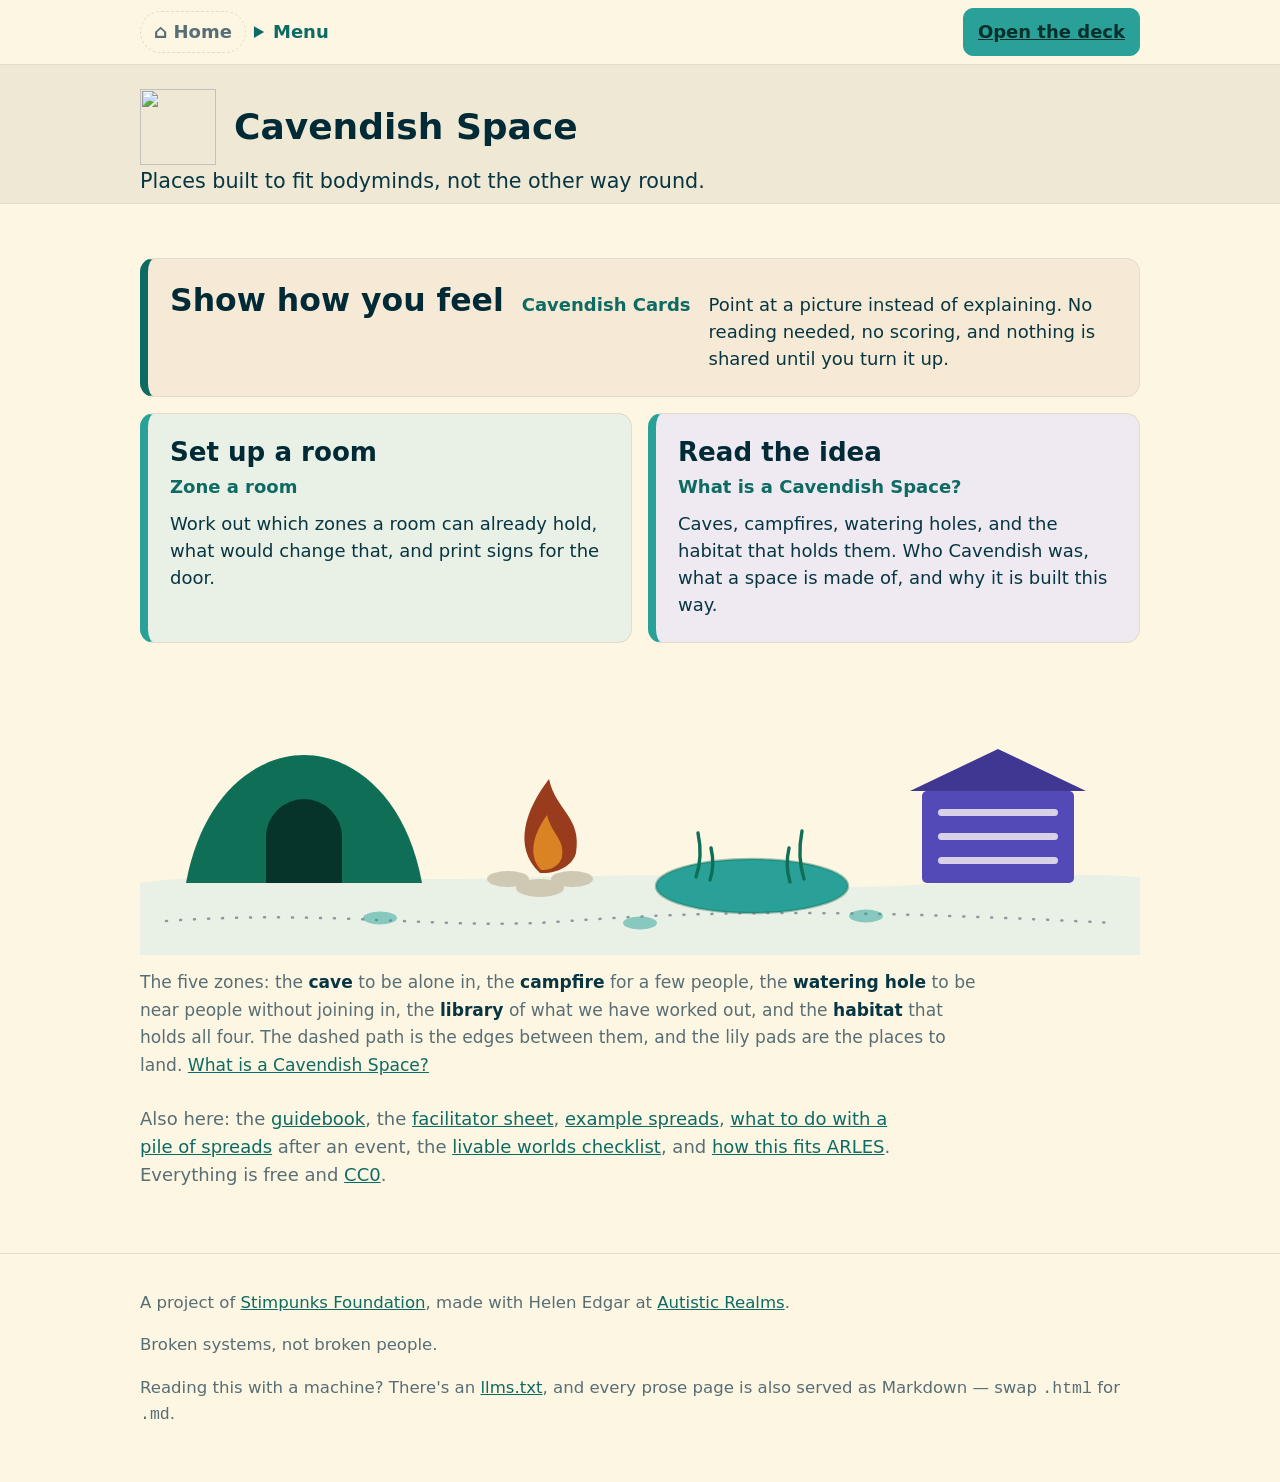
==== web/index.html @ 55902e92 "Shorten the deck button on phones, and generate it too Four controls put the bar 13px over a single " ====
<!DOCTYPE html>
<html lang="en">
<head>
  <meta charset="utf-8">
  <meta name="viewport" content="width=device-width, initial-scale=1">
  <script>(function(){try{var t=localStorage.getItem('theme');if(t==='dark'||t==='light')document.documentElement.setAttribute('data-theme',t);}catch(e){}})();</script>
  <script src="/theme-toggle.js" defer></script>
  <title>Cavendish Space</title>
  <meta name="description" content="Places built to fit bodyminds, not the other way round. Show how you feel with the cards, or set up a room with the zone builder.">
  <link rel="preload" href="/fonts/AtkinsonHyperlegible-Regular.woff2" as="font" type="font/woff2" crossorigin>
  <link rel="preload" href="/fonts/AtkinsonHyperlegible-Bold.woff2" as="font" type="font/woff2" crossorigin>
  <link rel="stylesheet" href="styles.css">
  <link rel="icon" href="/favicon.ico" sizes="any">
  <link rel="icon" href="/favicon.svg" type="image/svg+xml">
  <link rel="apple-touch-icon" href="/apple-touch-icon.png">
  <link rel="manifest" href="/site.webmanifest">
  <link rel="describedby" type="text/markdown" href="/llms.txt">
  <meta name="theme-color" content="#fdf6e3" media="(prefers-color-scheme: light)">
  <meta name="theme-color" content="#002b36" media="(prefers-color-scheme: dark)">
  <link rel="canonical" href="https://cavendish.space/">
  <meta property="og:type" content="website">
  <meta property="og:site_name" content="Cavendish Space">
  <meta name="color-scheme" content="light dark">
  <meta name="mobile-web-app-capable" content="yes">
  <meta name="apple-mobile-web-app-capable" content="yes">
  <meta name="apple-mobile-web-app-status-bar-style" content="default">
  <meta name="apple-mobile-web-app-title" content="Cavendish">
  <meta name="application-name" content="Cavendish Space">
  <meta property="og:locale" content="en_US">
  <link rel="license" href="https://creativecommons.org/publicdomain/zero/1.0/">
  <script type="application/ld+json">
{"@context":"https://schema.org","@graph":[{"@type":"WebSite","@id":"https://cavendish.space/#website","name":"Cavendish Space","url":"https://cavendish.space/","description":"Places built to fit bodyminds, not the other way round.","inLanguage":"en","license":"https://creativecommons.org/publicdomain/zero/1.0/","publisher":{"@id":"https://stimpunks.org/#organization"}},{"@type":"Organization","@id":"https://stimpunks.org/#organization","name":"Stimpunks Foundation","url":"https://stimpunks.org/","sameAs":["https://github.com/Stimpunks/Cavendish-Cards"]}]}
  </script>
  <meta property="og:title" content="Cavendish Space">
  <meta property="og:description" content="Places built to fit bodyminds, not the other way round. Show how you feel with the cards, or set up a room with the zone builder.">
  <meta property="og:url" content="https://cavendish.space/">
  <meta property="og:image" content="https://cavendish.space/og-image.png?v=2">
  <meta property="og:image:type" content="image/png">
  <meta property="og:image:width" content="1200">
  <meta property="og:image:height" content="630">
  <meta property="og:image:alt" content="Cavendish Space — a sheltering arch with a hearth inside it, beside the words &quot;Cavendish Space: places built to fit bodyminds, not the other way round.&quot;">
  <meta name="twitter:card" content="summary_large_image">
  <meta name="twitter:title" content="Cavendish Space">
  <meta name="twitter:description" content="Places built to fit bodyminds, not the other way round.">
  <meta name="twitter:image" content="https://cavendish.space/og-image.png?v=2">
</head>
<body>
  <a class="skip" href="#main">Skip to the doors</a>
  <script src="/sw-register.js" defer></script>

  <div class="breakbar">
    <div class="wrap">
      <div class="breakbar-left">
        <!-- nav:start — generated by scripts/build-site.py; do not edit by hand -->
        <a class="homelink" href="index.html" aria-current="page"><span class="homelink-icon" aria-hidden="true">⌂</span><span>Home</span></a>
        <details class="disclose sitenav">
          <summary>Menu</summary>
          <div class="sitenav-panel">
            <ul>
              <li><a href="index.html" aria-current="page">Cavendish Space</a></li>
            </ul>
            <p class="navgroup" aria-hidden="true">Use it</p>
            <ul aria-label="Use it">
              <li><a href="deck.html">The deck</a></li>
              <li><a href="rooms.html">Zone a room</a></li>
              <li><a href="badges.html">Interaction badges</a></li>
              <li><a href="print.html">Print the deck</a></li>
            </ul>
            <p class="navgroup" aria-hidden="true">The deck in use</p>
            <ul aria-label="The deck in use">
              <li><a href="guidebook.html">Guidebook</a></li>
              <li><a href="implementation.html">Implementation guidebook</a></li>
              <li><a href="facilitator.html">Facilitator sheet</a></li>
              <li><a href="example-spreads.html">Example spreads</a></li>
              <li><a href="place-explorers.html">Place Explorers (for children)</a></li>
              <li><a href="group-needs.html">Group access needs</a></li>
              <li><a href="livable-worlds.html">Livable worlds checklist</a></li>
            </ul>
            <p class="navgroup" aria-hidden="true">The model</p>
            <ul aria-label="The model">
              <li><a href="space.html">What is a Cavendish Space?</a></li>
              <li><a href="why.html">Why this exists</a></li>
              <li><a href="not-aac.html">Not an AAC board</a></li>
              <li><a href="origin.html">Origin &amp; lineage</a></li>
              <li><a href="arles.html">ARLES &amp; the cards</a></li>
            </ul>
            <p class="navgroup" aria-hidden="true">About this site</p>
            <ul aria-label="About this site">
              <li><a href="privacy.html">Privacy &amp; security</a></li>
              <li><a href="changelog.html">Changelog</a></li>
            </ul>
          </div>
        </details>
        <!-- nav:end -->
      </div>
      <!-- cta:start — generated by scripts/build-site.py; do not edit by hand -->
      <a class="btn deck-cta" href="deck.html" aria-label="Open the deck"><span class="deck-cta-full" aria-hidden="true">Open the deck</span><span class="deck-cta-brief" aria-hidden="true">The deck</span></a>
      <!-- cta:end -->
    </div>
  </div>

  <header class="site-header threshold-header">
    <div class="wrap">
      <div class="lockup">
        <img class="lockup-mark" src="/favicon.svg" width="76" height="76" alt="" aria-hidden="true">
        <h1>Cavendish Space</h1>
      </div>
      <p class="threshold-line">Places built to fit bodyminds, not the other way round.</p>
    </div>
  </header>

  <main id="main">
    <div class="wrap">

      <h2 class="visually-hidden">Ways in</h2>
      <ul class="doors">
        <li class="door door-deck">
          <a href="deck.html">
            <span class="door-verb">Show how you feel</span>
            <span class="door-name">Cavendish Cards</span>
            <span class="door-body">Point at a picture instead of explaining. No reading needed, no scoring, and nothing is shared until you turn it up.</span>
          </a>
        </li>
        <li class="door door-rooms">
          <a href="rooms.html">
            <span class="door-verb">Set up a room</span>
            <span class="door-name">Zone a room</span>
            <span class="door-body">Work out which zones a room can already hold, what would change that, and print signs for the door.</span>
          </a>
        </li>
        <li class="door door-about">
          <a href="space.html">
            <span class="door-verb">Read the idea</span>
            <span class="door-name">What is a Cavendish Space?</span>
            <span class="door-body">Caves, campfires, watering holes, and the habitat that holds them. Who Cavendish was, what a space is made of, and why it is built this way.</span>
          </a>
        </li>
      </ul>

      <figure class="zonescape">
        <svg class="zonescape-art" viewBox="0 0 1000 268" role="img" aria-label="A landscape of the five Cavendish zones — a cave in a hillside, a campfire ringed with stones, a watering hole, a library, and the ground that holds them all — with a dashed path of stepping stones running between them.">
          <path class="zs-ground" d="M0 196 C 130 180, 210 192, 312 192 S 520 182, 648 196 S 872 180, 1000 190 L1000 268 L0 268 Z"/>
          <path class="zs-hill" d="M46 196 C 62 108, 116 68, 164 68 C 212 68, 266 108, 282 196 Z"/>
          <path class="zs-mouth" d="M126 196 L126 150 a38 38 0 0 1 76 0 L202 196 Z"/>
          <ellipse class="zs-stone" cx="368" cy="192" rx="21" ry="8"/>
          <ellipse class="zs-stone" cx="432" cy="192" rx="21" ry="8"/>
          <ellipse class="zs-stone" cx="400" cy="201" rx="24" ry="9"/>
          <path class="zs-fire" d="M400 186 C 372 160, 386 122, 409 92 C 416 124, 442 130, 436 166 C 433 178, 418 187, 400 186 Z"/>
          <path class="zs-flame" d="M401 183 C 387 168, 394 146, 407 128 C 412 148, 425 152, 422 170 C 420 178, 411 184, 401 183 Z"/>
          <ellipse class="zs-water" cx="612" cy="199" rx="96" ry="27"/>
          <ellipse class="zs-waterline" cx="612" cy="199" rx="96" ry="27"/>
          <path class="zs-reed" d="M556 190 q7 -20 2 -44 M570 193 q5 -15 1 -32"/>
          <path class="zs-reed" d="M664 192 q-7 -22 -2 -48 M650 195 q-5 -16 -1 -34"/>
          <path class="zs-roof" d="M770 104 L858 62 L946 104 Z"/>
          <rect class="zs-shelf" x="782" y="104" width="152" height="92" rx="5"/>
          <rect class="zs-book" x="798" y="122" width="120" height="7" rx="3.5"/>
          <rect class="zs-book" x="798" y="146" width="120" height="7" rx="3.5"/>
          <rect class="zs-book" x="798" y="170" width="120" height="7" rx="3.5"/>
          <path class="zs-path" d="M26 234 C 200 222, 300 244, 430 234 S 700 222, 974 236"/>
          <ellipse class="zs-pad" cx="240" cy="231" rx="17" ry="6.5"/>
          <ellipse class="zs-pad" cx="500" cy="236" rx="17" ry="6.5"/>
          <ellipse class="zs-pad" cx="726" cy="229" rx="17" ry="6.5"/>
        </svg>
        <figcaption>The five zones: the <strong>cave</strong> to be alone in, the <strong>campfire</strong> for a few people, the <strong>watering hole</strong> to be near people without joining in, the <strong>library</strong> of what we have worked out, and the <strong>habitat</strong> that holds all four. The dashed path is the edges between them, and the lily pads are the places to land. <a href="space.html">What is a Cavendish Space?</a></figcaption>
      </figure>

      <p class="threshold-more">Also here: the <a href="guidebook.html">guidebook</a>, the <a href="facilitator.html">facilitator sheet</a>, <a href="example-spreads.html">example spreads</a>, <a href="group-needs.html">what to do with a pile of spreads</a> after an event, the <a href="livable-worlds.html">livable worlds checklist</a>, and <a href="arles.html">how this fits ARLES</a>. Everything is free and <a href="https://creativecommons.org/publicdomain/zero/1.0/">CC0</a>.</p>

    </div>
  </main>

  <footer class="site-footer">
    <div class="wrap">
      <p>A project of <a href="https://stimpunks.org/">Stimpunks Foundation</a>, made with Helen Edgar at <a href="https://autisticrealms.com/">Autistic Realms</a>.</p>
      <p>Broken systems, not broken people.</p>
      <p>Reading this with a machine? There's an <a href="/llms.txt">llms.txt</a>, and every prose page is also served as Markdown &mdash; swap <code>.html</code> for <code>.md</code>.</p>
    </div>
  </footer>
</body>
</html>
---- web/styles.css ----
@font-face {
  font-family: 'Atkinson Hyperlegible';
  font-style: normal;
  font-weight: 400;
  font-display: swap;
  src: url('/fonts/AtkinsonHyperlegible-Regular.woff2') format('woff2');
}
@font-face {
  font-family: 'Atkinson Hyperlegible';
  font-style: normal;
  font-weight: 700;
  font-display: swap;
  src: url('/fonts/AtkinsonHyperlegible-Bold.woff2') format('woff2');
}
@font-face {
  font-family: 'Atkinson Hyperlegible';
  font-style: italic;
  font-weight: 400;
  font-display: swap;
  src: url('/fonts/AtkinsonHyperlegible-Italic.woff2') format('woff2');
}

:root {
  --zs-ground: #e9f0e6;
  --zs-hill: #0F6E56;
  --zs-mouth: #06342a;
  --zs-stone: #cfc9b4;
  --zs-fire: #993C1D;
  --zs-flame: #d98324;
  --zs-water: #2aa198;
  --zs-roof: #3f3792;
  --zs-shelf: #534AB7;
  --zs-book: #efeaf1;
  --bg: #fdf6e3;
  --panel: #eee8d5;
  --ink: #073642;
  --ink-strong: #002b36;
  --muted: #586e75;
  --line: #e3dcc7;
  --cyan: #2aa198;
  --cyan-ink: #0d6b63;
  --focus: #0d6b63;
  --surface: #fff;
  --surface-active: #d9f2ee;
  --error: #8a2f2f;
  --place-cave: #e9edf2;
  --place-campfire: #f6ead6;
  --place-watering-hole: #e4efee;
  --place-library: #efeaf1;
  --place-habitat: #e9f0e6;
  --places-ink: #534AB7;
  --maxw: 1040px;
  color-scheme: light;
  font-size: 18px;
}

/* Dark mode: the Solarized dark pairing of the light palette above. Card
   faces keep their own light backgrounds, so they read as light cards on a
   dark table. Text tones are chosen to pass WCAG AA on the dark surfaces.
   The tokens are applied automatically when the device is set to dark (unless
   the reader has forced light with the on-page toggle), and explicitly when
   the reader forces dark. Same values either way. */
@media (prefers-color-scheme: dark) {
  :root:not([data-theme="light"]) {
    --zs-ground: #073a33;
    --zs-hill: #159274;
    --zs-mouth: #022019;
    --zs-stone: #3f4f4f;
    --zs-fire: #c2542c;
    --zs-flame: #e8a04a;
    --zs-water: #2aa198;
    --zs-roof: #4a3fa8;
    --zs-shelf: #6a60d4;
    --zs-book: #e6e2f2;
    color-scheme: dark;
    --bg: #002b36;
    --panel: #073642;
    --ink: #93a1a1;
    --ink-strong: #eee8d5;
    --muted: #839496;
    --line: #103e4b;
    --cyan: #2aa198;
    --cyan-ink: #5fc9c0;
    --focus: #5fc9c0;
    --surface: #073642;
    --surface-active: #0b453f;
    --error: #f08c84;
    --place-cave: #04303e;
    --place-campfire: #0b2e30;
    --place-watering-hole: #01313a;
    --place-library: #0a2c3f;
    --place-habitat: #04322f;
    --places-ink: #a79df0;
  }
}
:root[data-theme="dark"] {
    --zs-ground: #073a33;
    --zs-hill: #159274;
    --zs-mouth: #022019;
    --zs-stone: #3f4f4f;
    --zs-fire: #c2542c;
    --zs-flame: #e8a04a;
    --zs-water: #2aa198;
    --zs-roof: #4a3fa8;
    --zs-shelf: #6a60d4;
    --zs-book: #e6e2f2;
  color-scheme: dark;
  --bg: #002b36;
  --panel: #073642;
  --ink: #93a1a1;
  --ink-strong: #eee8d5;
  --muted: #839496;
  --line: #103e4b;
  --cyan: #2aa198;
  --cyan-ink: #5fc9c0;
  --focus: #5fc9c0;
  --surface: #073642;
  --surface-active: #0b453f;
  --error: #f08c84;
  --place-cave: #04303e;
  --place-campfire: #0b2e30;
  --place-watering-hole: #01313a;
  --place-library: #0a2c3f;
  --place-habitat: #04322f;
  --places-ink: #a79df0;
}

* { box-sizing: border-box; }
html, body { margin: 0; padding: 0; }

body {
  background: var(--bg);
  color: var(--ink);
  font-family: 'Atkinson Hyperlegible', system-ui, -apple-system, "Segoe UI", Roboto, sans-serif;
  line-height: 1.55;
}

.wrap { max-width: var(--maxw); margin: 0 auto; padding: 0 20px; }

a { color: var(--cyan-ink); }

a:focus-visible,
button:focus-visible,
summary:focus-visible,
[tabindex]:focus-visible {
  outline: 3px solid var(--focus);
  outline-offset: 2px;
  border-radius: 6px;
}

.skip {
  position: absolute; left: -9999px; top: 0;
  background: var(--ink-strong); color: var(--bg);
  padding: 10px 14px; z-index: 10; border-radius: 0 0 8px 0;
}
.skip:focus { left: 0; top: 0; }

.site-header {
  background: var(--panel);
  border-bottom: 1px solid var(--line);
  padding: 24px 0 26px;
}
h1 { font-size: 2rem; margin: 0 0 4px; color: var(--ink-strong); }
.tagline { margin: 0 0 16px; color: var(--muted); max-width: 62ch; }

.rules { display: flex; flex-wrap: wrap; gap: 8px 28px; margin: 0 0 14px; }
.rules p { margin: 0; max-width: 46ch; }
.rules.stack { flex-direction: column; align-items: flex-start; gap: 8px; }
.rules.stack .rules-lead { margin-top: 2px; }
.rules.stack .rules-list { margin: 0; padding-left: 1.2em; max-width: 46ch; }
.rules.stack .rules-list li { margin: 4px 0; }

.disclose { margin: 8px 0 0; }
.disclose summary { cursor: pointer; color: var(--cyan-ink); font-weight: 700; padding: 4px 0; }
.disclose p, .disclose ul { max-width: 72ch; }
.disclose ul { padding-left: 1.2em; }
.disclose li { margin: 4px 0; }

main { padding: 28px 0 44px; }
.section-head { display: flex; align-items: baseline; gap: 16px; justify-content: space-between; flex-wrap: wrap; }
h2 { font-size: 1.4rem; color: var(--ink-strong); margin: 0 0 4px; }
.muted { color: var(--muted); }

.filters { display: flex; flex-wrap: wrap; gap: 8px; margin: 6px 0 20px; }
.filters-label { margin: 16px 0 6px; color: var(--ink); }
.filter {
  font: inherit; cursor: pointer; padding: 7px 15px; border-radius: 999px;
  border: 1.5px solid var(--line); background: var(--surface); color: var(--ink);
}
.filter:hover { border-color: var(--cyan); }
.filter[aria-pressed="true"] {
  background: var(--cyan); border-color: var(--cyan);
  color: #04302c; font-weight: 700;
}

.deck-grid {
  display: grid;
  grid-template-columns: repeat(auto-fill, minmax(140px, 1fr));
  gap: 14px;
}
.tile {
  font: inherit; cursor: pointer; text-align: left; background: var(--surface);
  border: 1px solid var(--line); border-radius: 14px; padding: 10px;
  display: flex; flex-direction: column; gap: 8px;
}
.tile:hover { border-color: var(--cyan); }
.tile-added { border-color: var(--cyan); border-width: 2px; background: var(--surface-active); }
.tile-added .tile-name { color: var(--cyan-ink); }
.tile-added .tile-name::after { content: " ✓"; }
.tile-art {
  display: block; aspect-ratio: 5 / 7; border-radius: 8px;
  overflow: hidden; background: var(--panel);
}
.tile-art img { width: 100%; height: 100%; object-fit: contain; display: block; }
.tile-name { font-weight: 700; color: var(--ink-strong); }

.table-section { margin-top: 44px; border-top: 1px solid var(--line); padding-top: 24px; }
.table-grid {
  list-style: none; margin: 16px 0 0; padding: 0;
  display: grid; grid-template-columns: repeat(auto-fill, minmax(210px, 1fr)); gap: 18px;
}
.laid {
  background: #fff; border: 1px solid var(--line); border-radius: 14px;
  padding: 12px; display: flex; flex-direction: column; gap: 10px;
}
.laid-card { aspect-ratio: 5 / 7; border-radius: 10px; overflow: hidden; background: var(--panel); }
.laid-img { width: 100%; height: 100%; object-fit: contain; display: block; transition: opacity .18s ease; }
.laid-controls { display: flex; flex-direction: column; gap: 8px; }
.laid-text { display: flex; flex-direction: column; gap: 2px; }
.laid-name { font-weight: 700; color: var(--ink-strong); }
.laid-prompt { color: var(--ink); }
.laid-note { margin-top: 2px; }
.laid-note summary { cursor: pointer; color: var(--cyan-ink); }
.laid-note p { margin: 6px 0 0; }
.laid-build { margin: 8px 0 0; font-size: 0.95em; }
.laid-build a { color: var(--cyan-ink); text-decoration: underline; }

.btn {
  font: inherit; cursor: pointer; padding: 9px 14px; border-radius: 10px;
  border: 1.5px solid var(--cyan); background: var(--cyan); color: #04302c; font-weight: 700;
}
.btn.ghost { background: var(--surface); color: var(--ink); border-color: var(--line); }
.btn:hover { filter: brightness(0.97); }

.theme-toggle {
  font: inherit; cursor: pointer; display: inline-flex; align-items: center; gap: 6px;
  padding: 6px 13px; border-radius: 999px; margin: 2px 0;
  border: 1.5px solid var(--line); background: var(--surface); color: var(--ink); font-weight: 700;
}
.theme-toggle:hover { border-color: var(--cyan); }

/* Home, first in the breakbar. Shaped like the theme toggle beside it so the
   bar reads as one row of controls, but it is an <a> and not a <button>,
   because it goes somewhere. The word stays visible at every width: an
   icon-only home is a guess for anyone who does not already know the glyph,
   and the whole point is that it is findable without thinking. */
.homelink {
  display: inline-flex; align-items: center; gap: 6px;
  padding: 6px 13px; border-radius: 999px; margin: 2px 0;
  border: 1.5px solid var(--line); background: var(--surface);
  color: var(--ink); font-weight: 700; text-decoration: none;
}
.homelink:hover { border-color: var(--cyan); }
.homelink-icon { font-size: 1.05rem; line-height: 1; }

/* The deck button carries both labels and the stylesheet paints one. The bar
   holds four controls and "Open the deck" put it 13px over a single row at
   375px, which cost a whole second sticky row on every page. Both spans are
   aria-hidden and the link's aria-label is the full wording, so a screen
   reader hears the same thing at every width -- and the short label is a
   subset of that name, which is what WCAG 2.5.3 asks for. */
.deck-cta-brief { display: none; }

/* Narrow screens: the bar carries four controls (Home, Menu, theme, Open the
   deck) and cannot fit them on one row at phone widths, so it wraps. Trimming
   the padding and dropping the theme toggle's word keeps that to two compact
   rows rather than two tall ones -- this bar is sticky, so its height is taken
   off every screenful of every page.

   The theme label is hidden with .visually-hidden and NOT display:none: its
   icon is aria-hidden, so removing the word from the accessibility tree would
   leave the button with no accessible name at all. Home keeps its word at
   every width -- an icon-only home is a guess for anyone who does not already
   know the glyph, which defeats the point of having it. */
@media (max-width: 480px) {
  .homelink, .theme-toggle { padding: 5px 10px; }
  .breakbar .btn { padding: 7px 13px; }
  .deck-cta-full { display: none; }
  .deck-cta-brief { display: inline; }
  .theme-toggle .theme-toggle-label {
    position: absolute; width: 1px; height: 1px;
    padding: 0; margin: -1px; overflow: hidden; clip: rect(0 0 0 0);
    white-space: nowrap; border: 0;
  }
}
/* On the threshold itself: still there, still in the same place, but it does
   not invite a click to where you already are. */
.homelink[aria-current="page"] {
  background: transparent; color: var(--muted); border-style: dashed;
}
.theme-toggle-icon { font-size: 1.05rem; line-height: 1; }
.site-header .theme-toggle { margin: 0 0 10px; }

.site-footer { border-top: 1px solid var(--line); margin-top: 20px; padding: 20px 0 40px; color: var(--muted); font-size: .92rem; }
.error { color: var(--error); max-width: 62ch; }

.visually-hidden {
  position: absolute !important; width: 1px; height: 1px;
  padding: 0; margin: -1px; overflow: hidden; clip: rect(0 0 0 0);
  white-space: nowrap; border: 0;
}

.intro { margin: 0 0 14px; max-width: 66ch; }
.backlink { margin: 0 0 8px; }

.aims { margin: 4px 0 10px; }
.aims h2 { font-size: 1.05rem; margin: 0 0 6px; color: var(--ink-strong); }
.aims ul { margin: 0; padding-left: 1.2em; max-width: 68ch; }
.aims li { margin: 3px 0; }

.family-blurb {
  margin: 0 0 16px; max-width: 70ch; color: var(--ink);
  background: var(--panel); border-radius: 10px; padding: 10px 14px;
}
.family-subtitle { display: block; margin-top: 6px; color: var(--muted); font-size: .92rem; }

.table-actions { display: flex; gap: 8px; flex-wrap: wrap; }

.breakbar { position: sticky; top: 0; z-index: 5; background: var(--bg); border-bottom: 1px solid var(--line); padding: 8px 0; }
.breakbar .wrap { display: flex; align-items: center; justify-content: space-between; gap: 8px; flex-wrap: wrap; }
.breakbar-left { display: flex; align-items: center; gap: 8px; flex-wrap: wrap; }
#to-table { flex: none; }

/* Collapsed site menu (native <details>), reused on every page.

   The menu MUST cap its own height and scroll. It is absolutely positioned
   inside a `position: sticky` breakbar, so a menu taller than the viewport is
   not merely awkward -- its last items are unreachable. Scrolling the page
   moves the sticky bar and the menu with it, so nothing brings them back.
   At nineteen entries the open menu measured 692px, which overflows a 375x667
   phone (iPhone SE / 8, and plenty of Androids) by 81px: Privacy & security
   and Changelog could not be tapped at all. Nothing caught it, because the
   nav parity check compares hrefs and not whether you can reach them.

   dvh second so it wins where supported: on a phone, 100vh is the viewport
   with the browser chrome retracted, which is taller than what you can
   actually see while the URL bar is showing. */
.sitenav { position: relative; margin: 0; }
.sitenav-panel {
  margin: 6px 0 0; padding: 8px 12px;
  position: absolute; z-index: 20; left: 0; min-width: 240px;
  max-height: calc(100vh - 80px);
  max-height: calc(100dvh - 80px);
  overflow-y: auto;
  overscroll-behavior: contain;
  background: var(--panel); border: 1px solid var(--line);
  border-radius: 8px; box-shadow: 0 6px 22px rgba(0,0,0,.14);
}
.sitenav-panel ul { list-style: none; margin: 0; padding: 0; }
.sitenav-panel li { margin: 3px 0; }
/* Group heading. aria-hidden in the markup: each <ul> carries the same words
   as its aria-label, so a screen reader announces the group once, as the
   list's name, instead of reading the heading and then the name. */
.sitenav-panel .navgroup {
  margin: 12px 0 4px; font-size: .8rem; font-weight: 700;
  text-transform: uppercase; letter-spacing: .06em; color: var(--muted);
}
.sitenav-panel > ul:first-child + .navgroup { margin-top: 10px; }
.sitenav a[aria-current="page"] { font-weight: 700; }
.site-header .sitenav { margin: 0 0 10px; }

/* Standalone prose pages (Why, Origin). */
.prose { max-width: 72ch; }
.prose h2 { margin-top: 28px; }
.prose h3 { margin-top: 18px; font-size: 1.1rem; color: var(--ink-strong); }
.prose p { margin: 10px 0; }
.prose ul { padding-left: 1.2em; }
.prose li { margin: 4px 0; }
.prose blockquote { margin: 12px 0; padding-left: 14px; border-left: 3px solid var(--line); color: var(--muted); }

/* Pull quote: a line the page is built around, set large. Written as ">> " in
   the Markdown source (see md_to_html in build-site.py). It is a <p> and not a
   <blockquote> because the words are the page's own — the sentence lives here
   and nowhere else, so it is promoted rather than duplicated beside the body
   text. Sized just under h2 (1.4rem) so it carries weight without outranking
   the headings around it, and the measure stays readable because .prose caps
   the column at 72ch of body text, which is ~54 characters at this size. */
.prose .pull {
  margin: 30px 0;
  padding: 2px 0 2px 20px;
  border-left: 5px solid var(--cyan);
  font-size: 1.35rem;
  line-height: 1.45;
  font-weight: 700;
  color: var(--ink-strong);
}

/* Place Explorers (the children's page): the five Places cards as a grid, each
   showing its real card face. The picture is the same SVG the deck and the
   print sheets use, so a child sees on the page exactly the card they would be
   handed — that is the point of the layout, and the reason this is a grid of
   cards rather than another column of prose.

   The grid breaks out of .prose's 72ch measure to the width of .wrap's content
   box, which is as wide as the page ever gets; it never exceeds that, so it
   cannot cause horizontal page scroll. The accent is the Places realm's own
   purple (the same #534AB7 the card faces carry), lightened in dark mode
   because at text size the face value does not clear AA on the dark surface.

   No style attributes anywhere: style-src is 'self' with no 'unsafe-inline',
   so a colour set inline would silently do nothing in production. */
.prose .places-grid {
  display: grid;
  grid-template-columns: repeat(auto-fit, minmax(210px, 1fr));
  gap: 18px;
  width: min(calc(var(--maxw) - 40px), calc(100vw - 48px));
  margin: 18px 0 30px;
}
.prose .placecard {
  display: flex;
  flex-direction: column;
  gap: 12px;
  padding: 14px;
  border: 2px solid var(--places-ink);
  border-radius: 18px;
  background: var(--surface);
}
.prose .placecard-face {
  display: block;
  width: 100%;
  height: auto;
  border-radius: 12px;
}
.prose .placecard-text { display: flex; flex-direction: column; gap: 10px; flex: 1; }
.prose .placecard h3 { margin: 0; font-size: 1.15rem; color: var(--places-ink); }
.prose .placecard p { margin: 0; }
.prose .placecard .tryit {
  margin-top: auto;
  padding: 10px 12px;
  border: 1px solid var(--line);
  border-radius: 12px;
  background: var(--bg);
  font-size: .94rem;
}
/* The habitat holds the other four, so its card spans the row rather than
   sitting in it as a fifth equal tile. */
.prose .placecard.wide { grid-column: 1 / -1; flex-direction: row; align-items: center; }
.prose .placecard.wide .placecard-face { width: 132px; flex: none; }
@media (max-width: 460px) {
  .prose .placecard.wide { flex-direction: column; align-items: stretch; }
  .prose .placecard.wide .placecard-face { width: 100%; }
}

/* Facilitator sheet page: matches the print sheet's structure (modes, dot
   bullets, numbered steps), restyled for the web with the site palette. */
.prose .facilitator-pdf { margin: 0 0 20px; }
.prose p.lead { font-weight: 700; color: var(--ink-strong); margin: 18px 0 6px; }
.prose .mode { margin: 0 0 12px; }
.prose img { max-width: 100%; height: auto; }
.prose .fig { margin: 20px 0; }
.prose .fig img { width: 100%; display: block; border: 1px solid var(--line); border-radius: 14px; }
.prose .mode .name { font-weight: 700; color: var(--ink-strong); }
.prose .mode .who { font-style: italic; color: var(--muted); }
.prose .mode .desc { margin: 2px 0 0; }
.prose ul.dot { list-style: none; margin: 0 0 8px; padding: 0; }
.prose ul.dot > li { position: relative; padding-left: 18px; margin: 0 0 6px; }
.prose ul.dot > li::before { content: ""; position: absolute; left: 0; top: .55em; width: 7px; height: 7px; border-radius: 50%; background: var(--cyan); }
.prose ol.steps { list-style: none; counter-reset: s; margin: 0; padding: 0; }
.prose ol.steps > li { counter-increment: s; position: relative; padding-left: 32px; margin: 0 0 8px; }
.prose ol.steps > li::before { content: counter(s); position: absolute; left: 0; top: .05em; width: 22px; height: 22px; border-radius: 50%; background: var(--cyan); color: #fff; font-weight: 700; font-size: .8rem; text-align: center; line-height: 22px; }
.break-dialog {
  border: none; border-radius: 16px; padding: 0;
  width: min(92vw, 560px);
  background: var(--bg); color: var(--ink);
  box-shadow: 0 12px 40px rgba(0, 0, 0, 0.3);
}
.break-dialog::backdrop { background: rgba(0, 43, 54, 0.55); }
.break-dialog-inner {
  padding: 22px 22px 24px; max-height: 88vh; overflow-y: auto; overscroll-behavior: contain;
  display: flex; flex-direction: column; gap: 14px;
}
.break-dialog h2 { margin: 0; color: var(--ink-strong); }
.break-lead { margin: 0; font-size: 1.05rem; }
.break-def { margin: 0; color: var(--muted); }
.break-audio { margin: 0; }
.break-audio figcaption { margin: 0 0 8px; }
.break-audio audio { width: 100%; }
.break-credit { margin: 6px 0 0; font-size: .9rem; color: var(--muted); }
.break-affirm { margin: 0; padding-left: 14px; border-left: 3px solid var(--line); }
.break-affirm p { margin: 6px 0; }
.break-ways summary { cursor: pointer; color: var(--cyan-ink); font-weight: 700; }
.break-ways ul { columns: 2; margin: 8px 0 0; padding-left: 1.2em; }
.break-ways li { margin: 2px 0; }
#break-close { align-self: flex-start; }

.deck-group { font-size: 1.05rem; color: var(--ink-strong); margin: 20px 0 8px; }
.deck-group:first-child { margin-top: 0; }

.deck-realm-head { display: flex; align-items: center; gap: 8px; margin: 26px 0 10px; padding-bottom: 4px; border-bottom: 1px solid var(--line); }
.deck-realm-head:first-child { margin-top: 0; }
.deck-realm { margin: 0; font-size: 1.2rem; font-weight: 700; color: var(--ink-strong); }
.realm-info {
  flex: none; width: 24px; height: 24px; padding: 0; line-height: 1;
  display: inline-flex; align-items: center; justify-content: center;
  border-radius: 999px; cursor: pointer; font-weight: 700; font-size: .85rem; font-style: italic;
  border: 1.5px solid var(--line); background: var(--surface); color: var(--cyan-ink);
}
.realm-info:hover { border-color: var(--cyan); }
.realm-desc {
  margin: 0 0 14px; max-width: 70ch; color: var(--ink);
  background: var(--panel); border-radius: 10px; padding: 10px 14px;
}
.realm-desc[hidden] { display: none; }
.realm-desc p { margin: 0; }

.summary { margin-top: 34px; border-top: 1px solid var(--line); padding-top: 20px; }
.summary-list { margin: 8px 0 12px; padding-left: 1.2em; max-width: 62ch; }
.summary-list li { margin: 3px 0; }
.summary-q { max-width: 62ch; }
.summary-list li { margin: 8px 0; }
.summary-name { display: block; }
.summary-reflect { display: block; font-style: italic; color: var(--muted); }
.summary-note-field { max-width: 62ch; margin: 4px 0 14px; }
.summary-note-field label { display: block; margin-bottom: 6px; }
#summary-note {
  width: 100%; box-sizing: border-box; font: inherit; padding: 8px 10px;
  border: 1.5px solid var(--line); border-radius: 8px;
  background: var(--surface); color: var(--ink); resize: vertical;
}
#summary-note:focus-visible { outline: 2px solid var(--focus); outline-offset: 1px; }

.reflect { margin-top: 8px; }
.reflect-q { margin: 0 0 4px; font-style: italic; color: var(--ink); }
.reflect-more { font: inherit; font-size: .85rem; cursor: pointer; background: none; border: 0; padding: 0; color: var(--cyan-ink); text-decoration: underline; }

body { transition: background-color .4s ease; }
body[data-place="the-cave"] { background-color: var(--place-cave); }
body[data-place="the-campfire"] { background-color: var(--place-campfire); }
body[data-place="the-watering-hole"] { background-color: var(--place-watering-hole); }
body[data-place="the-library"] { background-color: var(--place-library); }
body[data-place="the-habitat"] { background-color: var(--place-habitat); }

.gb { padding-top: 8px; }
.gb-family { margin: 0 0 30px; }
.gb-family > .muted { max-width: 70ch; margin: 0 0 14px; }
.gb-entry { margin: 0 0 18px; max-width: 70ch; }
.gb-entry h3 { margin: 0 0 2px; color: var(--ink-strong); font-size: 1.05rem; }
.gb-meta { margin: 0 0 5px; color: var(--muted); }
.gb-entry p:last-child { margin: 0; }

.tile-wrap { position: relative; }
.tile { width: 100%; }
.laid-card { position: relative; }

.zoom {
  position: absolute; top: 14px; right: 14px;
  width: 34px; height: 34px; padding: 0;
  display: inline-flex; align-items: center; justify-content: center;
  border-radius: 999px; cursor: pointer;
  border: 1.5px solid var(--line);
  background: rgba(255, 255, 255, 0.92); color: var(--ink-strong);
}
.zoom:hover { border-color: var(--cyan); }
.zoom svg { display: block; }

.lightbox {
  position: fixed; inset: 0; z-index: 50;
  display: flex; align-items: center; justify-content: center; padding: 20px;
}
.lightbox[hidden] { display: none; }
.lightbox-backdrop { position: absolute; inset: 0; background: rgba(0, 43, 54, 0.55); }
.lightbox-panel {
  position: relative; z-index: 1; margin: 0;
  background: var(--bg); border-radius: 16px; padding: 16px;
  max-width: min(92vw, 560px); max-height: 92vh; overflow: auto;
  display: flex; flex-direction: column; gap: 10px;
  box-shadow: 0 12px 40px rgba(0, 0, 0, 0.3);
}
.lightbox-close {
  position: absolute; top: 8px; right: 8px;
  width: 40px; height: 40px; padding: 0; line-height: 1; font-size: 1.6rem;
  cursor: pointer; border-radius: 999px; border: 1.5px solid var(--line);
  background: var(--surface); color: var(--ink-strong);
}
.lightbox-close:hover { border-color: var(--cyan); }
.lightbox-img {
  width: 100%; max-height: 68vh; object-fit: contain; display: block;
  border-radius: 10px; background: var(--panel);
}
.lightbox-caption { margin: 0; }
.lightbox-name { margin: 4px 0 2px; font-size: 1.3rem; }
.lightbox-prompt { margin: 0; color: var(--ink); font-size: 1.1rem; }
.lightbox-prompt[hidden] { display: none; }
.lightbox-note { margin-top: 6px; }
body.lightbox-open { overflow: hidden; }
body.break-open { overflow: hidden; }

@media (prefers-reduced-motion: reduce) {
  * { transition: none !important; animation: none !important; scroll-behavior: auto !important; }
}

/* ---------------------------------------------------------------------------
   Zone a room (rooms.html)
   Reuses the existing tokens throughout, including the per-place background
   colors already defined for the deck, so a zone is the same color here as it
   is on its card. No new palette.
   --------------------------------------------------------------------------- */

.rooms-intro, .rooms-step { margin: 0 0 40px; }
.rooms-step h2 { margin: 0 0 10px; }
.rooms-note { margin: 4px 0 14px; font-size: .95rem; }

.rooms-form { margin: 18px 0 0; }
.rooms-group {
  border: 1px solid var(--line);
  border-radius: 10px;
  background: var(--surface);
  padding: 12px 16px 14px;
  margin: 0 0 14px;
}
.rooms-group legend {
  font-weight: 700;
  color: var(--ink-strong);
  padding: 0 6px;
}
.rooms-group label {
  display: flex;
  gap: 10px;
  align-items: flex-start;
  margin: 8px 0;
  max-width: 72ch;
  line-height: 1.5;
  cursor: pointer;
}
.rooms-group input[type="checkbox"] {
  margin-top: .3em;
  width: 1.1em;
  height: 1.1em;
  flex: 0 0 auto;
  accent-color: var(--cyan-ink);
}

.rooms-actions {
  display: flex;
  flex-wrap: wrap;
  gap: 12px 16px;
  align-items: center;
  margin: 16px 0 0;
}
.rooms-saved { margin: 0; font-size: .92rem; }

/* The group-brief overlay. Asked-for conditions are marked in text as well as
   tint -- a color-only signal says nothing to a screen reader, and this list is
   the whole reason somebody opened the page. */
.rooms-asked { margin: 12px 0 0; }
.rooms-asked-gap, .rooms-asked-have {
  margin: 10px 0 12px;
  padding-left: 1.2em;
  max-width: 72ch;
}
.rooms-asked-gap li, .rooms-asked-have li { margin: 8px 0; line-height: 1.5; }
.rooms-group label.is-asked {
  background: var(--surface-active);
  border-radius: 8px;
  padding: 6px 10px;
  margin: 8px -10px;
}
.rooms-asked-tag {
  flex: 0 0 auto;
  margin-top: .1em;
  font-size: .78rem;
  letter-spacing: .04em;
  text-transform: uppercase;
  color: var(--cyan-ink);
  border: 1px solid var(--cyan-ink);
  border-radius: 999px;
  padding: 1px 8px;
  white-space: nowrap;
}

.rooms-result { margin: 12px 0 0; }
.rooms-lead { max-width: 68ch; font-size: 1.05rem; color: var(--ink-strong); }
.rooms-held, .rooms-open { margin: 10px 0 12px; padding-left: 1.2em; max-width: 72ch; }
.rooms-held li, .rooms-open li { margin: 8px 0; line-height: 1.5; }
.rooms-open-head { margin: 22px 0 6px; font-size: 1.05rem; }

.rooms-zone {
  border: 1px solid var(--line);
  border-left: 6px solid var(--cyan);
  border-radius: 10px;
  padding: 14px 18px 16px;
  margin: 0 0 16px;
  background: var(--surface);
}
.rooms-zone h3 { margin: 0 0 6px; }
.rooms-zone p { max-width: 72ch; }
.rooms-prompt { font-style: italic; color: var(--ink-strong); margin: 0 0 10px; }
.rooms-needs { margin: 12px 0 0; color: var(--muted); font-size: .95rem; }
#zone-cave { background: var(--place-cave); }
#zone-campfire { background: var(--place-campfire); }
#zone-watering-hole { background: var(--place-watering-hole); }
#zone-library { background: var(--place-library); }
#zone-habitat { background: var(--place-habitat); }

.rooms-next { padding-left: 1.2em; max-width: 72ch; }
.rooms-next li { margin: 8px 0; }

.rooms-signs { margin: 20px 0 0; display: grid; gap: 18px; }
.rooms-sign {
  border: 2px solid var(--ink-strong);
  border-radius: 12px;
  background: var(--surface);
  margin: 0;
  padding: 26px 24px 18px;
  text-align: center;
}
.rooms-sign-kicker { margin: 0; color: var(--muted); text-transform: lowercase; letter-spacing: .04em; }
.rooms-sign-name { margin: 2px 0 10px; font-size: 2rem; color: var(--ink-strong); }
.rooms-sign-prompt { margin: 0 0 14px; font-style: italic; font-size: 1.15rem; }
.rooms-sign-body { margin: 0 auto; max-width: 42ch; font-size: 1.05rem; line-height: 1.5; }
.rooms-sign-foot { margin: 18px 0 0; color: var(--muted); font-size: .85rem; }

@media (min-width: 720px) {
  .rooms-signs { grid-template-columns: repeat(2, minmax(0, 1fr)); }
}

/* Printing. Two modes:
   - Plain print (browser File > Print): the whole page, minus screen furniture.
   - "printing-signs" (the buttons on the page): ONLY the signs, one per sheet,
     because a sign competing with a page of prose is a sign nobody puts up. */
/* Giving a spread to someone. Set apart from the journal actions above it,
   because it is a different decision and should not read as the next step. */
.summary-share {
  margin: 22px 0 0;
  padding: 16px 18px;
  border: 1px solid var(--line);
  border-radius: 10px;
  background: var(--panel);
}
.summary-share h3 { margin: 0 0 8px; }
.summary-share p { max-width: 68ch; margin: 0 0 10px; }
.summary-share .table-actions { margin: 14px 0 10px; }
.summary-share .btn[disabled] { opacity: .5; cursor: not-allowed; }

/* Hidden on screen; the print rules below are the only thing that shows it. */
.share-print { margin: 0; }
.share-print h2 { margin: 0 0 12px; }
.share-print ul { margin: 0; padding-left: 1.2em; }
.share-print li { margin: 10px 0; font-size: 1.15rem; line-height: 1.45; }
.share-print-foot { margin: 22px 0 0; color: var(--muted); font-size: .9rem; }

/* ---------------------------------------------------------------------------
   Interaction badges (badges.html)
   The one realm meant to be worn, so it gets a maker. Signal colors are named
   as classes rather than set inline: the CSP forbids style attributes, which is
   also why the badge sheets are drawn with SVG presentation attributes.
   --------------------------------------------------------------------------- */

.sig-come-say-hi   { --sw: #1E8E3E; }
.sig-people-i-know { --sw: #EAB308; }
.sig-not-right-now { --sw: #D64541; }
.sig-ive-got-this  { --sw: #FFFFFF; }
.sig-ask-first     { --sw: #E8730C; }
.sig-your-own      { --sw: #5F5E5A; }

.badge-meanings { display: grid; gap: 14px; margin: 18px 0 0; }
@media (min-width: 720px) {
  .badge-meanings { grid-template-columns: repeat(2, minmax(0, 1fr)); }
}
.badge-meaning {
  margin: 0;
  padding: 16px 18px 18px;
  border: 1px solid var(--line);
  border-left: 10px solid var(--sw, var(--line));
  border-radius: 12px;
  background: var(--surface);
}
.badge-meaning h3 { margin: 0 0 4px; font-size: 1.15rem; }
.badge-meaning p { margin: 0 0 8px; max-width: 46ch; }
.badge-meaning p:last-child { margin-bottom: 0; }
.badge-meaning-word {
  display: inline-block;
  margin-left: 6px;
  font-size: .8rem;
  font-weight: 400;
  color: var(--muted);
  letter-spacing: .04em;
}

/* Radio labels carry a bold lead plus an explanation. Without a wrapping span
   the two become separate flex items and the bold half concertinas into a
   narrow column. */
.badges-form .rooms-group label > span { display: block; }
.badges-form .rooms-group input[type="radio"] {
  margin-top: .3em;
  width: 1.1em;
  height: 1.1em;
  flex: 0 0 auto;
  accent-color: var(--cyan-ink);
}

.badge-picks { display: grid; gap: 4px; }
.badge-pick {
  display: grid;
  grid-template-columns: auto auto 1fr;
  align-items: center;
  gap: 10px;
}
.badge-pick-swatch {
  width: 20px;
  height: 20px;
  border-radius: 5px;
  background: var(--sw, var(--line));
  border: 1px solid #00000033;
  flex: none;
}
.badge-pick-text { line-height: 1.4; }
.badge-pick-text .muted { font-size: .9rem; }

.badge-controls { display: grid; gap: 0; }
@media (min-width: 860px) {
  .badge-controls { grid-template-columns: repeat(2, minmax(0, 1fr)); gap: 0 18px; }
}
.badges-form input[type="text"],
.badges-form input[type="number"] {
  display: block;
  width: 100%;
  max-width: 34ch;
  margin: 4px 0 12px;
  padding: 8px 10px;
  font: inherit;
  font-size: .95rem;
  color: var(--ink);
  background: var(--surface);
  border: 1px solid var(--line);
  border-radius: 8px;
}
.badges-form input[type="file"] { margin: 4px 0 12px; max-width: 100%; font-size: .9rem; }
.badges-form input[type="number"] { max-width: 12ch; }
.badge-logo-line { margin: 0 0 12px; font-size: .9rem; }
.btn.small { padding: 4px 10px; font-size: .85rem; }

.badge-sheets { display: grid; gap: 26px; margin: 20px 0 0; }
@media (min-width: 900px) {
  .badge-sheets { grid-template-columns: repeat(2, minmax(0, 1fr)); }
}
.badge-sheet { margin: 0; }
.badge-sheet-paper {
  border: 1px solid var(--line);
  border-radius: 6px;
  overflow: hidden;
  background: #fff;
  box-shadow: 0 1px 4px #0000001a;
}
.badge-sheet-paper svg { display: block; width: 100%; height: auto; }
.badge-sheet figcaption {
  margin: 8px 0 0;
  font-size: .9rem;
  line-height: 1.5;
  display: flex;
  flex-wrap: wrap;
  align-items: center;
  gap: 8px;
}
.badge-sheet-title { font-weight: 700; color: var(--ink-strong); }

.badges-list, .badges-spec { padding-left: 1.2em; max-width: 74ch; }
.badges-list li, .badges-spec li { margin: 8px 0; line-height: 1.55; }
.badges-steps { padding-left: 1.3em; max-width: 74ch; }
.badges-steps li { margin: 10px 0; line-height: 1.55; }
.badges-sheets-section h3, .rooms-step h3 { margin: 26px 0 8px; }

/* ---------------------------------------------------------------------------
   Print the deck (print.html)
   The sheets are inline SVG at exactly 7.5 x 10.5in. On screen they scale to
   the column; on paper they print at their own size and nothing is scaled, so
   a card comes off the printer at 2.5 x 3.5in.
   --------------------------------------------------------------------------- */

.print-contents { padding-left: 1.2em; max-width: 60ch; }
.print-contents li { margin: 6px 0; line-height: 1.5; }

.print-sheets { display: grid; gap: 26px; margin: 20px 0 0; }
@media (min-width: 900px) {
  .print-sheets { grid-template-columns: repeat(2, minmax(0, 1fr)); }
}
.print-sheet { margin: 0; }
.print-paper {
  border: 1px solid var(--line);
  border-radius: 6px;
  overflow: hidden;
  background: #fff;
  box-shadow: 0 1px 4px #0000001a;
}
.print-paper svg { display: block; width: 100%; height: auto; }
.print-sheet figcaption {
  margin: 8px 0 0;
  font-size: .9rem;
  line-height: 1.5;
  display: flex;
  flex-wrap: wrap;
  align-items: center;
  gap: 8px;
}
.print-sheet-title { font-weight: 700; color: var(--ink-strong); }

@media print {
  .breakbar, .skip, .theme-toggle, .rooms-actions, .site-footer { display: none !important; }
  .rooms-zone { break-inside: avoid; }
  .prose .pull { font-size: 1.2rem; break-inside: avoid; }
  .rooms-sign { break-inside: avoid; border-width: 3px; }
  .rooms-signs { grid-template-columns: 1fr; }

  body.printing-spread > *:not(main) { display: none !important; }
  body.printing-spread main > section:not(.summary) { display: none !important; }
  body.printing-spread .summary > *:not(.share-print) { display: none !important; }
  body.printing-spread .share-print { display: block !important; }

  body.printing-signs > *:not(main) { display: none !important; }
  body.printing-signs main .wrap > section:not(.rooms-signs-section) { display: none !important; }
  body.printing-signs .rooms-signs-section > *:not(.rooms-signs) { display: none !important; }
  body.printing-signs .rooms-signs { display: block; }
  body.printing-signs .rooms-sign {
    break-after: page;
    page-break-after: always;
    min-height: 88vh;
    display: flex;
    flex-direction: column;
    justify-content: center;
  }
  body.printing-signs .rooms-sign:last-child { break-after: auto; page-break-after: auto; }
  body.printing-signs .rooms-sign-name { font-size: 3.2rem; }
  body.printing-signs .rooms-sign-prompt { font-size: 1.5rem; }
  body.printing-signs .rooms-sign-body { font-size: 1.25rem; }

  /* Badge sheets are already exact physical sizes -- an 8.5in-wide SVG on an
     8.5in page. So printing them means getting everything else off the page and
     letting the SVG print at its own size, rather than scaling anything. The
     matching `@page { size }` is inserted from badges.js through the CSSOM,
     because the CSP forbids an inline <style>. */
  body.printing-badges > *:not(main) { display: none !important; }
  body.printing-badges main .wrap > section:not(.badges-sheets-section) { display: none !important; }
  body.printing-badges .badges-sheets-section > *:not(.badge-sheets) { display: none !important; }
  /* Both print paths lay an SVG of an exact physical size onto a page box of
     the same size, so ANY box around it costs real millimetres. main's 28px of
     padding and .wrap's 20px each side were enough to push a 10.5in sheet onto
     a second page and to shrink an 8.5in one to 8.08in -- a badge that is no
     longer 3 x 4in and holes that no longer line up sheet to sheet. Strip the
     shell, and let each sheet render at its own intrinsic width and height
     rather than at 100% of whatever contains it. */
  body.printing-badges main, body.printing-deck main { padding: 0; }
  body.printing-badges .wrap, body.printing-deck .wrap { padding: 0; max-width: none; }
  body.printing-badges .badges-sheets-section,
  body.printing-deck .print-sheets-section,
  body.printing-deck .print-backs-section { margin: 0; }
  body.printing-badges .badge-sheet-paper svg,
  body.printing-deck .print-paper svg { width: auto; height: auto; max-width: none; }

  body.printing-badges .badge-sheets { display: block; margin: 0; gap: 0; }
  body.printing-badges .badge-sheet { break-after: page; page-break-after: always; }
  body.printing-badges .badge-sheet:last-child { break-after: auto; page-break-after: auto; }
  body.printing-badges .badge-sheet-paper {
    border: 0;
    border-radius: 0;
    box-shadow: none;
  }
  body.printing-badges .badge-sheet figcaption { display: none !important; }

  /* The deck. Same idea as the badge sheets: get everything else off the page
     and let the SVG print at its own size. The backs section only comes along
     when the reader asked for it. CSS cannot open the <details> that holds
     them -- a closed one renders nothing at all, whatever the stylesheet says
     -- so print.js sets .open before it calls print(), and these rules only
     decide whether the section is shown once it is open. */
  body.printing-deck > *:not(main) { display: none !important; }
  /* Generated pages nest as main.wrap > div.prose > section; the hand-authored
     ones as main > div.wrap > section. Both shapes are listed rather than
     guessed at -- the first version of this rule matched neither, and a print
     selector that matches nothing fails silently until somebody wastes a ream. */
  body.printing-deck .prose > section:not(.print-sheets-section):not(.print-backs-section),
  body.printing-deck main .wrap > section:not(.print-sheets-section):not(.print-backs-section) { display: none !important; }
  body.printing-deck .print-backs-section { display: none !important; }
  body.printing-deck.printing-backs .print-backs-section { display: block !important; }
  body.printing-deck .print-backs-section > *:not(details) { display: none !important; }
  body.printing-deck .print-backs-section summary { display: none !important; }
  body.printing-deck .print-sheets-section > *:not(.print-sheets) { display: none !important; }
  body.printing-deck .print-sheets { display: block; margin: 0; gap: 0; }
  body.printing-deck .print-sheet { break-after: page; page-break-after: always; }
  body.printing-deck .print-sheet:last-child { break-after: auto; page-break-after: auto; }
  body.printing-deck .print-paper {
    border: 0;
    border-radius: 0;
    box-shadow: none;
  }
  body.printing-deck .print-sheet figcaption { display: none !important; }
}

/* ---------------------------------------------------------------------------
   The threshold (index.html)
   Three doors, above the fold, deck first. Deliberately thin on prose: this
   page's job is to be left within about ten seconds, and the deck's promise is
   that no reading is required to use it. A landing page that has to be read
   would charge its own audience at the door.
   --------------------------------------------------------------------------- */

.threshold-header { padding-bottom: 6px; }
.threshold-header h1 { margin: 0 0 6px; }
.threshold-line {
  margin: 0;
  max-width: 46ch;
  font-size: 1.15rem;
  color: var(--ink);
}

.doors {
  list-style: none;
  margin: 26px 0 0;
  padding: 0;
  display: grid;
  gap: 16px;
}
.door { margin: 0; }
.door > a {
  display: flex;
  flex-direction: column;
  gap: 4px;
  height: 100%;
  padding: 22px 22px 24px;
  border: 1px solid var(--line);
  border-left: 8px solid var(--cyan);
  border-radius: 14px;
  background: var(--surface);
  color: var(--ink);
  text-decoration: none;
}
.door > a:hover { border-color: var(--cyan); filter: brightness(0.985); }
.door > a:focus-visible { outline: 3px solid var(--focus); outline-offset: 3px; }
.door-verb {
  font-size: 1.45rem;
  font-weight: 700;
  color: var(--ink-strong);
  line-height: 1.25;
}
.door-name { color: var(--cyan-ink); font-weight: 700; }
.door-body { margin-top: 6px; max-width: 46ch; line-height: 1.5; }

/* The deck is the door with an audience already pointed at it, so it gets the
   most weight. The other two are peers. */
.door-deck > a { background: var(--place-campfire); border-left-color: var(--cyan-ink); }
.door-deck .door-verb { font-size: 1.75rem; }
.door-rooms > a { background: var(--place-habitat); }
.door-about > a { background: var(--place-library); }

.threshold-more { margin: 26px 0 0; max-width: 66ch; color: var(--muted); }

/* Two columns, not three. The deck spans the row above and the other two doors
   take one column each, so the grid closes. A three-column grid with a
   full-width deck leaves the third cell of the second row empty — a ragged
   hole exactly like the one in the Stimpunks footer this pattern came from. */
@media (min-width: 860px) {
  .doors { grid-template-columns: repeat(2, minmax(0, 1fr)); }
  .door-deck { grid-column: 1 / -1; }
  .door-deck > a { flex-direction: row; align-items: baseline; gap: 18px; flex-wrap: wrap; }
  .door-deck .door-body { margin-top: 0; flex: 1 1 22ch; }
}

/* The zone-transition diagram on space.html. Preformatted text is the one
   thing on these pages that cannot reflow, so it gets its own scroll container
   rather than pushing the whole page sideways on a phone. */
.rooms-diagram {
  margin: 18px 0;
  padding: 14px 16px;
  border: 1px solid var(--line);
  border-radius: 10px;
  background: var(--panel);
  color: var(--ink);
  overflow-x: auto;
  font-size: .95rem;
  line-height: 1.6;
}

/* The wordmark lockup on the threshold. The mark is the same file the browser
   already fetched for the tab — an <img> rather than an inlined copy, so the
   logo on the page cannot drift from the favicon when build-icons.py regenerates
   it. It is alt="" and aria-hidden because the <h1> beside it says the same
   thing; announcing both would read the name twice. */
.lockup { display: flex; align-items: center; gap: 18px; }
.lockup h1 { margin: 0; }
.lockup-mark { flex: 0 0 auto; width: 76px; height: 76px; display: block; }

@media (max-width: 560px) {
  .lockup { gap: 14px; }
  .lockup-mark { width: 54px; height: 54px; }
  .prose .pull { font-size: 1.15rem; margin: 24px 0; padding-left: 14px; border-left-width: 4px; }
}

/* ---------------------------------------------------------------------------
   The zonescape on the threshold: the five zones as a place, drawn rather than
   listed. Every fill is a token so the whole picture flips with the theme —
   the first draft had a fixed pale ground, which on a dark page read as a
   bright slab laid across the bottom of the screen.
   --------------------------------------------------------------------------- */

.zonescape { margin: 44px 0 0; }
.zonescape-art { display: block; width: 100%; height: auto; }
.zonescape figcaption {
  margin: 14px 0 0;
  max-width: 78ch;
  color: var(--muted);
  font-size: .95rem;
  line-height: 1.6;
}
.zonescape figcaption strong { color: var(--ink); }

.zs-ground { fill: var(--zs-ground); }
.zs-hill   { fill: var(--zs-hill); }
.zs-mouth  { fill: var(--zs-mouth); }
.zs-stone  { fill: var(--zs-stone); }
.zs-fire   { fill: var(--zs-fire); }
.zs-flame  { fill: var(--zs-flame); }
.zs-water  { fill: var(--zs-water); }
.zs-waterline { fill: none; stroke: var(--zs-hill); stroke-width: 2.5; opacity: .4; }
.zs-reed   { fill: none; stroke: var(--zs-hill); stroke-width: 3.4; stroke-linecap: round; }
.zs-roof   { fill: var(--zs-roof); }
.zs-shelf  { fill: var(--zs-shelf); }
.zs-book   { fill: var(--zs-book); opacity: .85; }
.zs-path   { fill: none; stroke: var(--muted); stroke-width: 2.5; stroke-dasharray: 1 13;
             stroke-linecap: round; opacity: .65; }
.zs-pad    { fill: var(--zs-water); opacity: .5; }
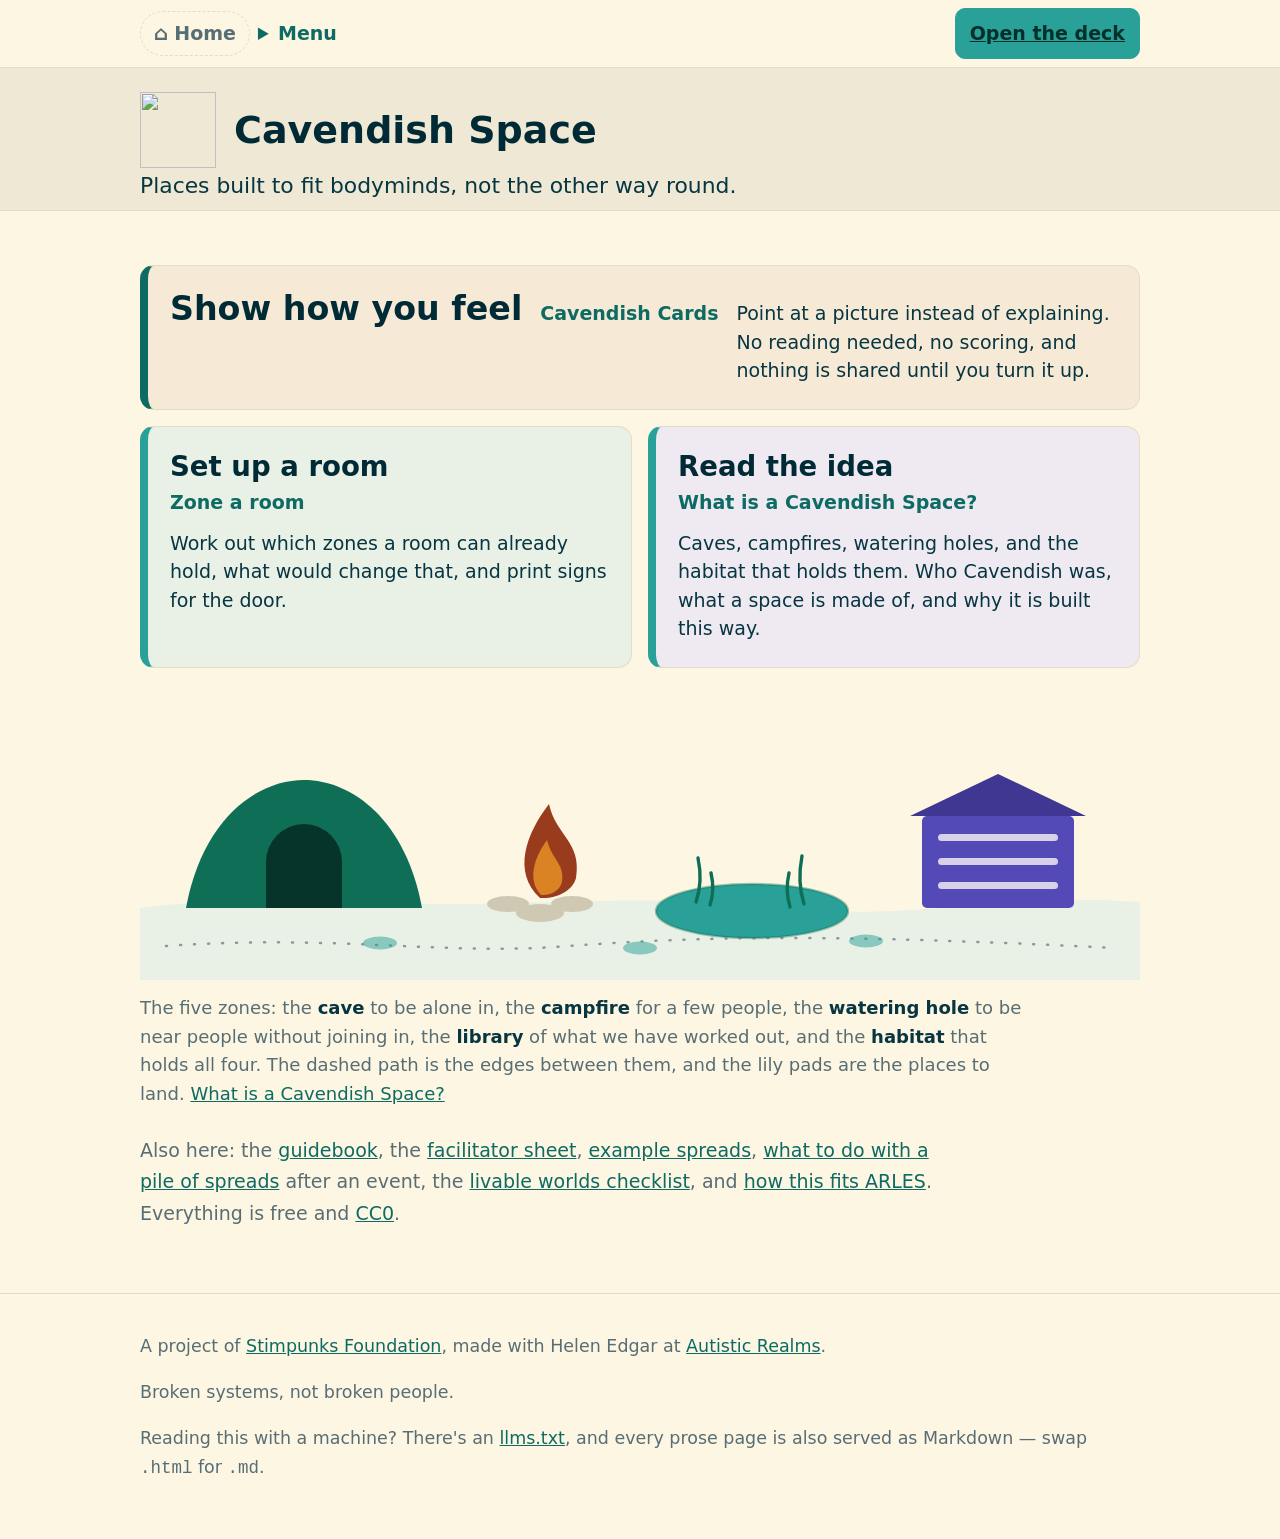
==== commit 51c1195f: "Two framework pages: SPACE-TIME, and the inclusion design layers The deck could say what a person ne" ====
--- a/web/index.html
+++ b/web/index.html
@@ -83,6 +83,8 @@
               <li><a href="not-aac.html">Not an AAC board</a></li>
               <li><a href="origin.html">Origin &amp; lineage</a></li>
               <li><a href="arles.html">ARLES &amp; the cards</a></li>
+              <li><a href="space-time.html">SPACE-TIME</a></li>
+              <li><a href="inclusive-environment.html">Building inclusive environments</a></li>
             </ul>
             <p class="navgroup" aria-hidden="true">About this site</p>
             <ul aria-label="About this site">
--- a/web/styles.css
+++ b/web/styles.css
@@ -49,9 +49,25 @@
   --place-library: #efeaf1;
   --place-habitat: #e9f0e6;
   --places-ink: #534AB7;
+  /* SPACE-TIME accents (/space-time.html). Two jobs, deliberately two pairs of
+     tokens: the accent is heading and border colour drawn on the panel, and
+     --st-letter-ink is what goes INSIDE the letter tile. Collapsing them into
+     one token is how the first version shipped white on the dark-mode cyan at
+     about 2:1 -- an accent light enough to read on a dark surface is far too
+     light to carry white text. So dark mode flips the tile's ink to the page
+     background instead of chasing a colour that can do both. */
+  --st-space: #993C1D;
+  --st-time: #0d6b63;
+  --st-letter-ink: #fff;
   --maxw: 1040px;
   color-scheme: light;
-  font-size: 18px;
+  /* Everything on the site is sized in rem off this. Raised from 18px on
+     2026-09-17 to sit with the sibling sites: stimpunks.org runs 19.5px and
+     queering.earth 19px, and Cavendish was reading about 13% smaller than
+     stimpunks by x-height. Changing it moves headings, nav, cards and signs
+     together -- which is the point, and also why a change here needs the
+     breakbar re-measured at 375px and the print paths re-rendered. */
+  font-size: 19px;
 }
 
 /* Dark mode: the Solarized dark pairing of the light palette above. Card
@@ -91,6 +107,9 @@
     --place-library: #0a2c3f;
     --place-habitat: #04322f;
     --places-ink: #a79df0;
+    --st-space: #e8a04a;
+    --st-time: #5fc9c0;
+    --st-letter-ink: #002b36;
   }
 }
 :root[data-theme="dark"] {
@@ -123,6 +142,9 @@
   --place-library: #0a2c3f;
   --place-habitat: #04322f;
   --places-ink: #a79df0;
+  --st-space: #e8a04a;
+  --st-time: #5fc9c0;
+  --st-letter-ink: #002b36;
 }
 
 * { box-sizing: border-box; }
@@ -132,7 +154,7 @@
   background: var(--bg);
   color: var(--ink);
   font-family: 'Atkinson Hyperlegible', system-ui, -apple-system, "Segoe UI", Roboto, sans-serif;
-  line-height: 1.55;
+  line-height: 1.65;
 }
 
 .wrap { max-width: var(--maxw); margin: 0 auto; padding: 0 20px; }
@@ -283,6 +305,16 @@
    every width -- an icon-only home is a guess for anyone who does not already
    know the glyph, which defeats the point of having it. */
 @media (max-width: 480px) {
+  /* The four controls fit one row at 375px with nothing to spare, so the
+     gaps come in here too. Re-measure this if anything is added to the
+     bar or the root size changes again -- it wraps the moment it stops
+     fitting, and a wrapped bar is a second sticky row on every page. */
+  .breakbar .wrap, .breakbar-left { gap: 6px; }
+  /* And the bar's own side padding, which buys 12px. The controls are a
+     fixed width, so this is what decides whether a 360px Android gets one
+     row or two. The 6px it takes off the gutter is not perceptible on a
+     band that already has its own bottom border. */
+  .breakbar .wrap { padding-left: 14px; padding-right: 14px; }
   .homelink, .theme-toggle { padding: 5px 10px; }
   .breakbar .btn { padding: 7px 13px; }
   .deck-cta-full { display: none; }
@@ -370,7 +402,14 @@
 .site-header .sitenav { margin: 0 0 10px; }
 
 /* Standalone prose pages (Why, Origin). */
-.prose { max-width: 72ch; }
+/* 64ch, down from 72ch. The measure was the real outlier against the sibling
+   sites -- they run 44-50ch and this ran 72ch at desktop width, 45% longer
+   lines than the family, with the tightest leading of any of them. Long lines
+   need MORE help returning to the next one, not less, so the leading went up
+   with this coming down. 72ch also sat right at the WCAG 1.4.8 (AAA) limit of
+   80 characters, which is not where a site about not making people work to
+   read should be sitting. */
+.prose { max-width: 64ch; }
 .prose h2 { margin-top: 28px; }
 .prose h3 { margin-top: 18px; font-size: 1.1rem; color: var(--ink-strong); }
 .prose p { margin: 10px 0; }
@@ -450,6 +489,157 @@
   .prose .placecard.wide { flex-direction: column; align-items: stretch; }
   .prose .placecard.wide .placecard-face { width: 100%; }
 }
+
+/* SPACE-TIME (/space-time.html): the article's infographic, laid out rather
+   than pictured, plus the framework table and the per-element mapping.
+
+   Why HTML and not an image: a picture of a framework cannot be selected,
+   searched, translated, read by a screen reader, or reflowed at 200% zoom on a
+   phone — and this one is nine elements of prose, which is the worst possible
+   thing to flatten into pixels. So the tiles are a list, the statement is a
+   figcaption, and the whole thing survives being read by anything.
+
+   Like the places grid, the figure breaks out of .prose's 64ch measure to the
+   width of .wrap's content box and never past it, so it cannot cause
+   horizontal page scroll. No style attributes: style-src is 'self' with no
+   'unsafe-inline', so an inline colour would silently do nothing in
+   production. SPACE runs warm and TIME runs teal, through the --st-* tokens
+   defined at the top of this file -- see the note there about why the tile's
+   fill and its ink are separate tokens. */
+.prose .st-figure {
+  margin: 20px 0 30px;
+  width: min(calc(var(--maxw) - 40px), calc(100vw - 48px));
+}
+.prose .st-panels {
+  display: grid;
+  grid-template-columns: repeat(auto-fit, minmax(300px, 1fr));
+  gap: 18px;
+}
+.prose .st-panel {
+  padding: 16px 18px;
+  border: 2px solid var(--line);
+  border-radius: 18px;
+  background: var(--surface);
+}
+.prose .st-panel-space { border-color: var(--st-space); }
+.prose .st-panel-time { border-color: var(--st-time); }
+.prose .st-word {
+  margin: 0;
+  font-size: 1.6rem;
+  letter-spacing: .22em;
+  line-height: 1.1;
+}
+.prose .st-panel-space .st-word { color: var(--st-space); }
+.prose .st-panel-time .st-word { color: var(--st-time); }
+.prose .st-lead {
+  margin: 6px 0 14px;
+  color: var(--muted);
+  font-size: .94rem;
+}
+.prose ul.st-tiles { list-style: none; margin: 0; padding: 0; }
+.prose .st-tile {
+  display: flex;
+  gap: 12px;
+  align-items: flex-start;
+  margin: 0 0 12px;
+  padding: 0 0 12px;
+  border-bottom: 1px solid var(--line);
+}
+.prose .st-tile:last-child { margin-bottom: 0; padding-bottom: 0; border-bottom: none; }
+/* The letter is decorative: it is the first letter of the name beside it, and
+   a screen reader announcing "S, Sensory attunement" would spell the framework
+   out as content. aria-hidden in the markup; sized here. */
+.prose .st-letter {
+  flex: none;
+  width: 38px;
+  height: 38px;
+  border-radius: 10px;
+  font-size: 1.25rem;
+  font-weight: 700;
+  line-height: 38px;
+  text-align: center;
+  color: var(--st-letter-ink);
+}
+.prose .st-panel-space .st-letter { background: var(--st-space); }
+.prose .st-panel-time .st-letter { background: var(--st-time); }
+.prose .st-tile-text { display: block; }
+.prose .st-tile-text strong { display: block; color: var(--ink-strong); }
+.prose .st-tile-line { display: block; font-size: .94rem; margin-top: 2px; }
+.prose .st-statement {
+  margin-top: 18px;
+  padding: 16px 18px;
+  border-radius: 18px;
+  background: var(--panel);
+}
+.prose .st-statement p { margin: 0 0 8px; }
+.prose .st-statement p:last-child { margin-bottom: 0; }
+.prose .st-credit { font-size: .88rem; color: var(--muted); margin-top: 12px; }
+
+/* The framework table. Four columns of real prose will overflow a phone
+   whatever is done to them, so the overflow is made explicit and reachable:
+   a labelled region with tabindex="0", which is what lets a keyboard scroll it
+   at all. Without that the fourth column is simply unreadable without a mouse. */
+.prose .table-scroll {
+  width: min(calc(var(--maxw) - 40px), calc(100vw - 48px));
+  margin: 18px 0 30px;
+  overflow-x: auto;
+  border: 1px solid var(--line);
+  border-radius: 14px;
+  background: var(--surface);
+}
+.prose .table-scroll:focus-visible { outline: 3px solid var(--focus); outline-offset: 2px; }
+.prose table.st-table {
+  border-collapse: collapse;
+  width: 100%;
+  min-width: 720px;
+  font-size: .94rem;
+}
+.prose table.st-table caption {
+  caption-side: top;
+  text-align: left;
+  padding: 14px 16px 10px;
+  color: var(--muted);
+  font-size: .9rem;
+}
+.prose table.st-table th,
+.prose table.st-table td {
+  padding: 10px 14px;
+  border-top: 1px solid var(--line);
+  text-align: left;
+  vertical-align: top;
+}
+.prose table.st-table thead th {
+  background: var(--panel);
+  color: var(--ink-strong);
+  border-top: none;
+}
+.prose table.st-table tbody th { color: var(--ink-strong); width: 12.5em; }
+.prose table.st-table td:nth-child(2),
+.prose table.st-table td:nth-child(3) { color: var(--muted); width: 9em; }
+.prose .st-rowletter {
+  display: inline-block;
+  min-width: 1.4em;
+  color: var(--cyan-ink);
+  font-weight: 700;
+}
+
+/* What each element asks of a room — the deck's own mapping, one block per
+   element. Blocks rather than a fifth table column: these are paragraphs with
+   two lists under them, and no phone can show that as a column. */
+.prose .st-asks { margin: 18px 0 30px; }
+.prose .st-ask {
+  padding: 14px 16px;
+  margin: 0 0 12px;
+  border-left: 4px solid var(--cyan);
+  border-radius: 0 14px 14px 0;
+  background: var(--panel);
+}
+.prose .st-ask-head { margin: 0 0 6px; font-size: 1.1rem; color: var(--ink-strong); }
+.prose .st-ask p { margin: 0 0 8px; }
+.prose .st-where { font-size: .94rem; }
+.prose .st-where strong { color: var(--ink-strong); }
+.prose ul.st-conds { margin: 0; padding-left: 1.2em; font-size: .94rem; }
+.prose ul.st-conds li { margin: 2px 0; }
 
 /* Facilitator sheet page: matches the print sheet's structure (modes, dot
    bullets, numbered steps), restyled for the web with the site palette. */
@@ -714,6 +904,16 @@
   padding: 26px 24px 18px;
   text-align: center;
 }
+/* The zone's illustration, above its words. The card's own picture without
+   the card around it (faces/places--<slug>--art.svg), so a sign on the wall
+   and the card in someone's hand show the same thing -- which is the point:
+   a person who cannot read the sign can still match the picture. It carries
+   its own light paper colour, so it reads the same in dark mode and on
+   paper. */
+.rooms-sign-art {
+  display: block; width: 100%; max-width: 260px; height: auto;
+  margin: 0 auto 14px; border-radius: 12px;
+}
 .rooms-sign-kicker { margin: 0; color: var(--muted); text-transform: lowercase; letter-spacing: .04em; }
 .rooms-sign-name { margin: 2px 0 10px; font-size: 2rem; color: var(--ink-strong); }
 .rooms-sign-prompt { margin: 0 0 14px; font-style: italic; font-size: 1.15rem; }
@@ -908,6 +1108,17 @@
   .breakbar, .skip, .theme-toggle, .rooms-actions, .site-footer { display: none !important; }
   .rooms-zone { break-inside: avoid; }
   .prose .pull { font-size: 1.2rem; break-inside: avoid; }
+  /* SPACE-TIME on paper. The table lives in a horizontally scrolling region on
+     screen, and a scroll region prints as whatever happened to be scrolled
+     into view -- i.e. the fourth column, which is the whole point of the
+     table, silently off the page. So the overflow is released and the
+     min-width dropped, and the panels stack instead of sitting side by side. */
+  .prose .table-scroll { overflow: visible; border: none; }
+  .prose table.st-table { min-width: 0; font-size: .85rem; }
+  .prose table.st-table tbody tr { break-inside: avoid; }
+  .prose .st-panels { grid-template-columns: 1fr; }
+  .prose .st-figure, .prose .table-scroll { width: auto; }
+  .prose .st-panel, .prose .st-ask, .prose .st-tile { break-inside: avoid; }
   .rooms-sign { break-inside: avoid; border-width: 3px; }
   .rooms-signs { grid-template-columns: 1fr; }
 
@@ -932,6 +1143,10 @@
   body.printing-signs .rooms-sign-name { font-size: 3.2rem; }
   body.printing-signs .rooms-sign-prompt { font-size: 1.5rem; }
   body.printing-signs .rooms-sign-body { font-size: 1.25rem; }
+  /* One sign fills a page, so the picture can be the size of a picture.
+     Capped in vh as well as px: the sign is a centred flex column, and a
+     picture sized only in px pushes the words off a short page. */
+  body.printing-signs .rooms-sign-art { max-width: 420px; max-height: 38vh; margin-bottom: 20px; }
 
   /* Badge sheets are already exact physical sizes -- an 8.5in-wide SVG on an
      8.5in page. So printing them means getting everything else off the page and
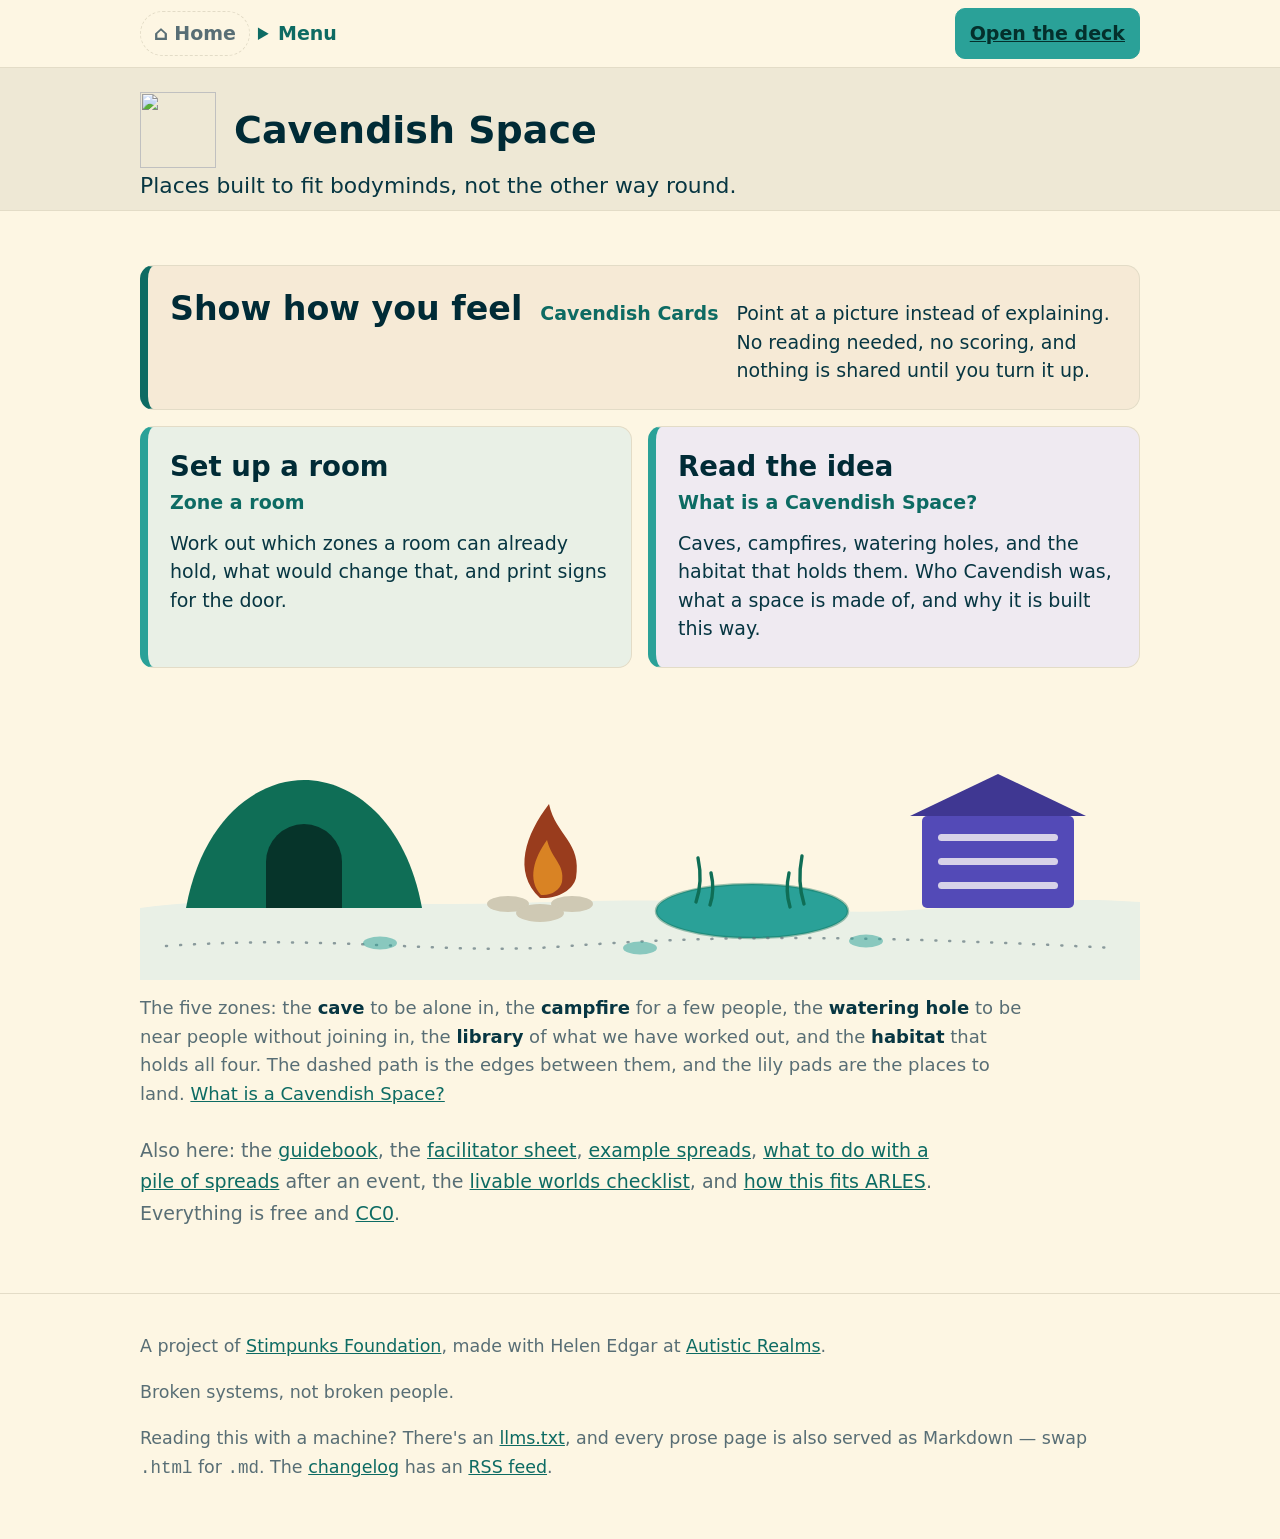
==== commit e3c5c2c6: "Add an RSS feed for the changelog /feed.xml, one item per dated entry, generated from CHANGELOG.md i" ====
--- a/web/index.html
+++ b/web/index.html
@@ -14,7 +14,10 @@
   <link rel="icon" href="/favicon.svg" type="image/svg+xml">
   <link rel="apple-touch-icon" href="/apple-touch-icon.png">
   <link rel="manifest" href="/site.webmanifest">
+  <!-- head:start — generated by scripts/build-site.py; do not edit by hand -->
   <link rel="describedby" type="text/markdown" href="/llms.txt">
+  <link rel="alternate" type="application/rss+xml" href="/feed.xml" title="Cavendish Cards — Changelog">
+  <!-- head:end -->
   <meta name="theme-color" content="#fdf6e3" media="(prefers-color-scheme: light)">
   <meta name="theme-color" content="#002b36" media="(prefers-color-scheme: dark)">
   <link rel="canonical" href="https://cavendish.space/">
@@ -175,7 +178,7 @@
     <div class="wrap">
       <p>A project of <a href="https://stimpunks.org/">Stimpunks Foundation</a>, made with Helen Edgar at <a href="https://autisticrealms.com/">Autistic Realms</a>.</p>
       <p>Broken systems, not broken people.</p>
-      <p>Reading this with a machine? There's an <a href="/llms.txt">llms.txt</a>, and every prose page is also served as Markdown &mdash; swap <code>.html</code> for <code>.md</code>.</p>
+      <p>Reading this with a machine? There's an <a href="/llms.txt">llms.txt</a>, and every prose page is also served as Markdown &mdash; swap <code>.html</code> for <code>.md</code>. The <a href="/changelog.html">changelog</a> has an <a href="/feed.xml">RSS feed</a>.</p>
     </div>
   </footer>
 </body>
--- a/web/styles.css
+++ b/web/styles.css
@@ -563,7 +563,7 @@
 .prose .st-panel-space .st-letter { background: var(--st-space); }
 .prose .st-panel-time .st-letter { background: var(--st-time); }
 .prose .st-tile-text { display: block; }
-.prose .st-tile-text strong { display: block; color: var(--ink-strong); }
+.prose .st-tile-name { display: block; color: var(--ink-strong); }
 .prose .st-tile-line { display: block; font-size: .94rem; margin-top: 2px; }
 .prose .st-statement {
   margin-top: 18px;
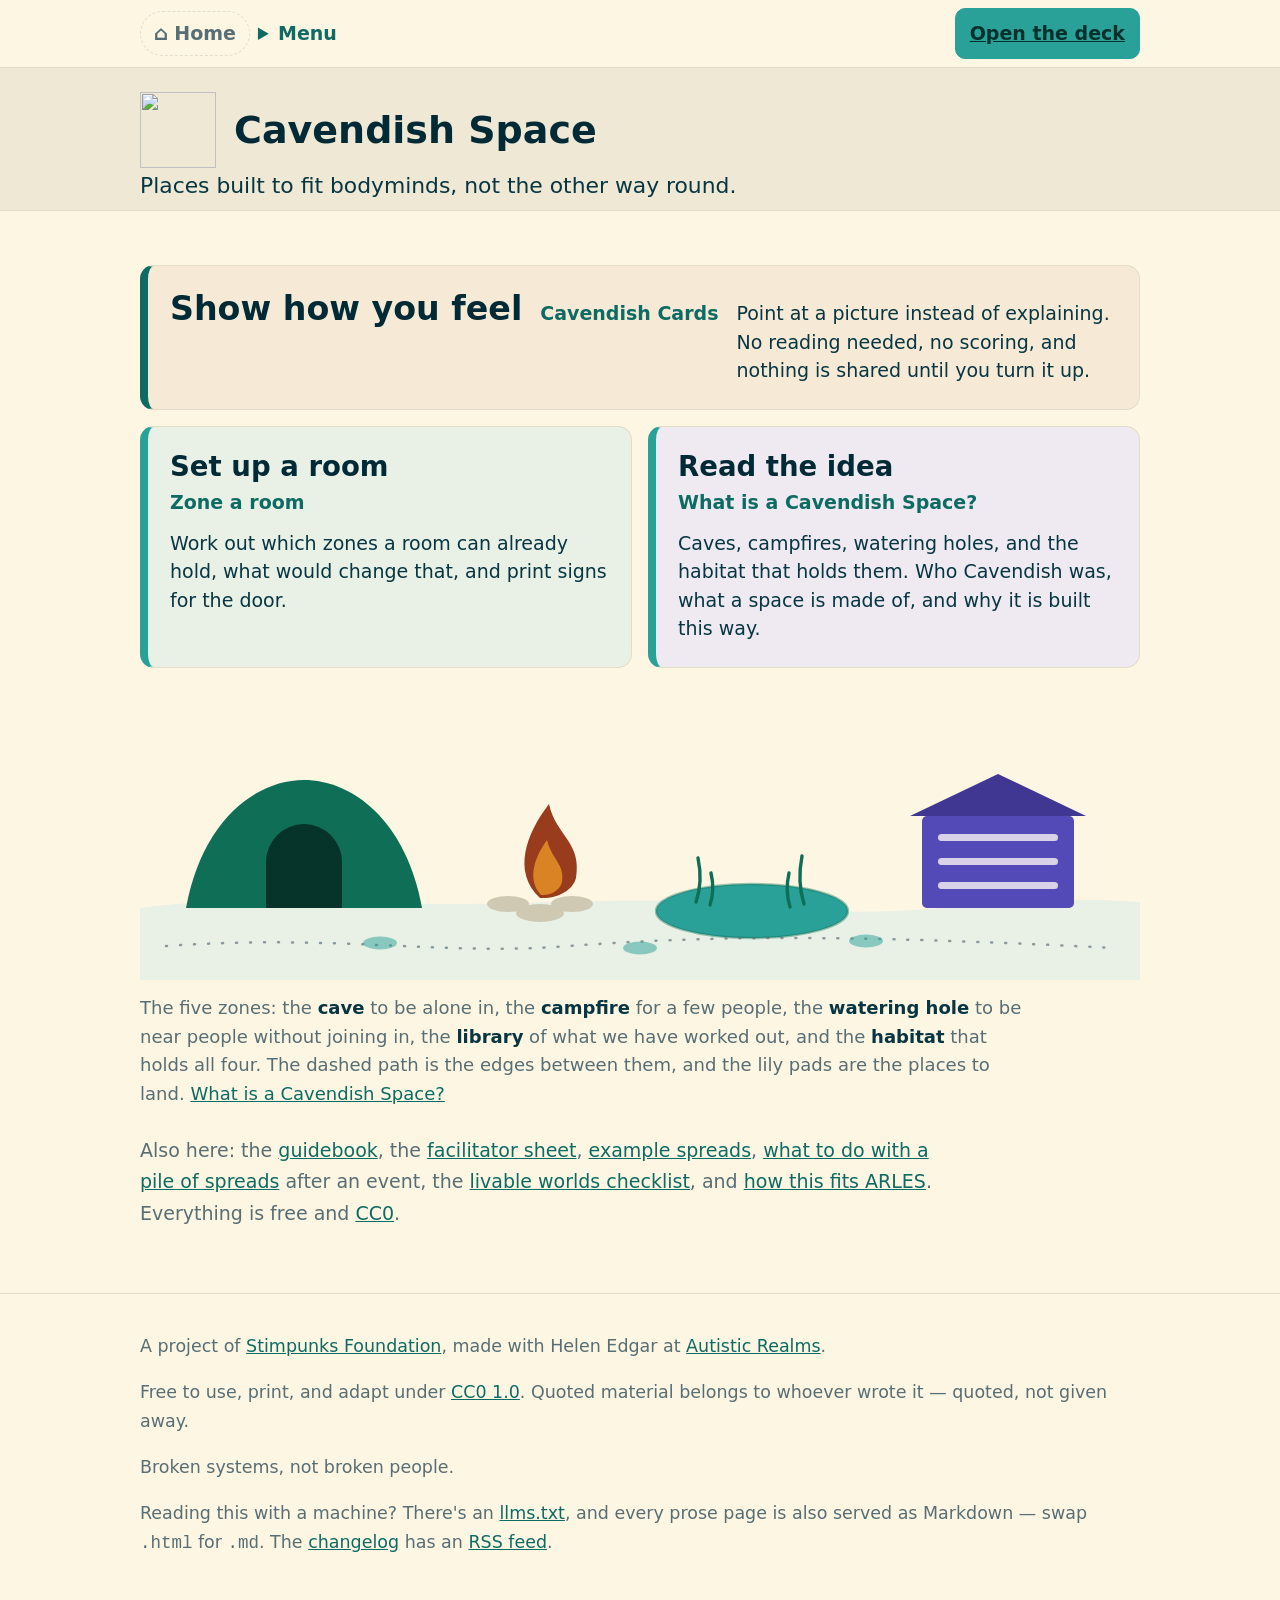
==== commit 82ac4b21: "Say what CC0 does not cover: quoted material stays its writer's The rule relaxed on 2026-10-23 allow" ====
--- a/web/index.html
+++ b/web/index.html
@@ -177,6 +177,9 @@
   <footer class="site-footer">
     <div class="wrap">
       <p>A project of <a href="https://stimpunks.org/">Stimpunks Foundation</a>, made with Helen Edgar at <a href="https://autisticrealms.com/">Autistic Realms</a>.</p>
+      <!-- license:start — generated by scripts/build-site.py; do not edit by hand -->
+      <p>Free to use, print, and adapt under <a href="https://creativecommons.org/publicdomain/zero/1.0/">CC0 1.0</a>. Quoted material belongs to whoever wrote it — quoted, not given away.</p>
+      <!-- license:end -->
       <p>Broken systems, not broken people.</p>
       <p>Reading this with a machine? There's an <a href="/llms.txt">llms.txt</a>, and every prose page is also served as Markdown &mdash; swap <code>.html</code> for <code>.md</code>. The <a href="/changelog.html">changelog</a> has an <a href="/feed.xml">RSS feed</a>.</p>
     </div>
--- a/web/styles.css
+++ b/web/styles.css
@@ -415,6 +415,15 @@
 .prose p { margin: 10px 0; }
 .prose ul { padding-left: 1.2em; }
 .prose li { margin: 4px 0; }
+/* Changelog entries are paragraphs wearing bullets. 4px is right for the
+   one-line items every other prose list here holds, and wrong for these:
+   a median entry runs three lines and the longest twelve, so at 4px two
+   entries sat closer together than the lines inside one of them. They get
+   the paragraph rhythm instead, the same 10px as .prose p. Until
+   2026-09-20 the gap came from the browser's default margin on a <ul>,
+   because each bullet was its own one-item list -- which is the bug this
+   replaces, not a spacing decision anyone made. */
+.prose .logbook li { margin: 10px 0; }
 .prose blockquote { margin: 12px 0; padding-left: 14px; border-left: 3px solid var(--line); color: var(--muted); }
 
 /* Pull quote: a line the page is built around, set large. Written as ">> " in
